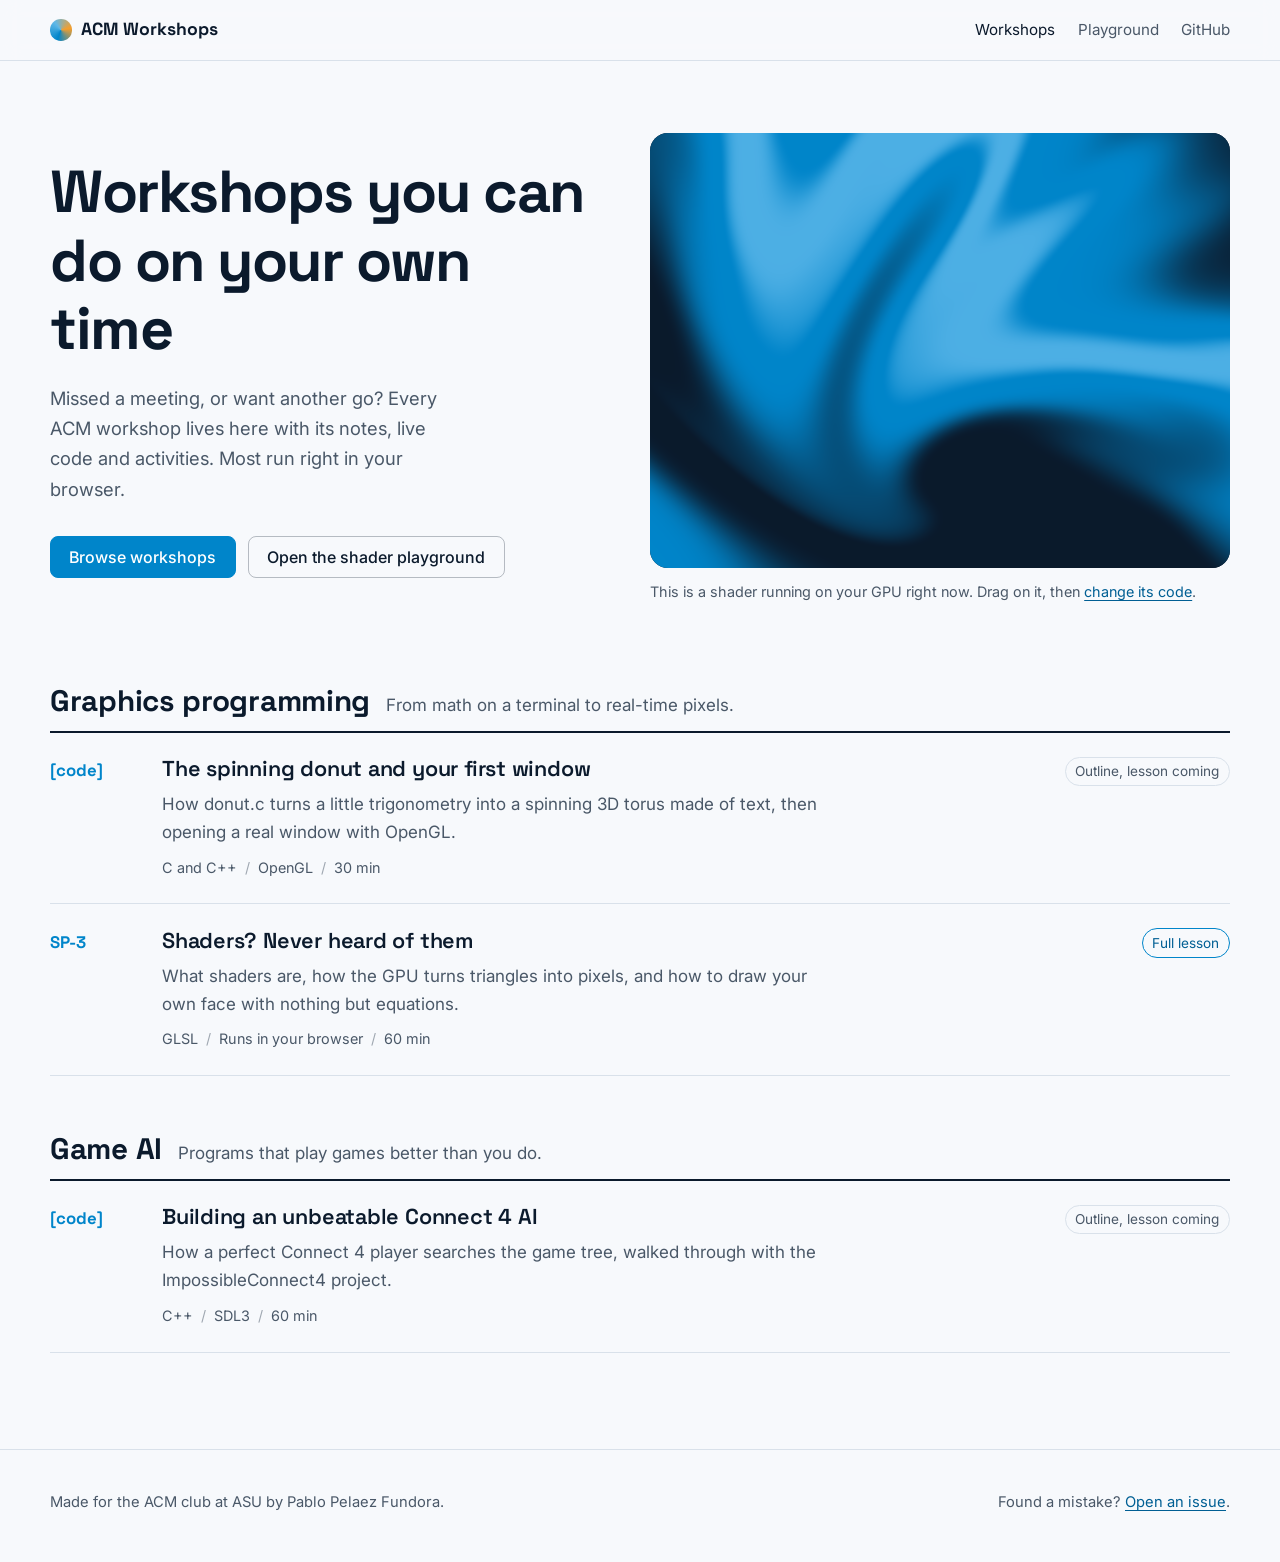
==== index.html @ 076ea978 "first commit" ====
<!doctype html>
<html lang="en">
<head>
  <meta charset="utf-8">
  <meta name="viewport" content="width=device-width, initial-scale=1">
  <title>ACM Workshops</title>
  <meta name="description" content="Every ACM workshop as a lesson you can do on your own time: notes, live code and every activity, right in your browser.">
  <link rel="preconnect" href="https://fonts.googleapis.com">
  <link rel="preconnect" href="https://fonts.gstatic.com" crossorigin>
  <link rel="stylesheet" href="https://fonts.googleapis.com/css2?family=Inter:wght@400..700&family=JetBrains+Mono:wght@400..600&family=Space+Grotesk:wght@500..700&display=swap">
  <link rel="stylesheet" href="assets/css/site.css">
</head>
<body>
  <a class="skip" href="#main">Skip to content</a>
  <header class="site-head">
    <div class="wrap">
      <a class="brand" href="./"><span class="brand-mark" aria-hidden="true"></span>ACM Workshops</a>
      <nav class="site-nav" aria-label="Main">
        <a href="./" aria-current="page">Workshops</a>
        <a href="playground/">Playground</a>
        <a class="nav-gh" href="[GitHub repo URL]">GitHub</a>
      </nav>
    </div>
  </header>

  <main id="main" class="wrap">
    <section class="hero">
      <div class="hero-copy">
        <h1>Workshops you can do on your own time</h1>
        <p>Missed a meeting, or want another go? Every ACM workshop lives here with its notes, live code and activities. Most run right in your browser.</p>
        <div class="actions">
          <a class="btn btn-primary" href="#catalog">Browse workshops</a>
          <a class="btn btn-big" href="playground/">Open the shader playground</a>
        </div>
      </div>
      <figure class="hero-art">
        <div class="demo" data-src="hero" data-alt="A flowing blue pattern drawn by a shader. Drag on it to add a glow."></div>
        <figcaption>This is a shader running on your GPU right now. Drag on it, then <a id="hero-edit" href="playground/">change its code</a>.</figcaption>
      </figure>
    </section>

    <div id="catalog" class="catalog" aria-label="Workshops"></div>
  </main>

  <footer class="site-foot">
    <div class="wrap">
      <p>Made for the ACM club at ASU by Pablo Pelaez Fundora.</p>
      <p>Found a mistake? <a href="[GitHub repo URL]/issues">Open an issue</a>.</p>
    </div>
  </footer>

  <script src="assets/js/shader.js"></script>
  <script src="workshops/sp-3-shaders/shaders.js"></script>
  <script src="assets/js/components.js"></script>
  <script src="assets/js/workshops.js"></script>
  <script>
    document.getElementById('hero-edit').href = 'playground/#code=' + Components.encode(window.SHADERS.hero);
  </script>
</body>
</html>
---- assets/css/site.css ----
/* ACM Workshops — one stylesheet for the whole site. */

:root {
  --paper: #F7F9FC;
  --surface: #FFFFFF;
  --ink: #0B1A2C;
  --muted: #4A5868;
  --line: #D9E1EA;
  --blue: #0085CA;          /* ACM blue: brand, programmable stages */
  --link: #005F94;
  --build: #B4610A;         /* orange = "you build something here" */
  --build-bg: #FFF4E6;
  --build-line: #F2C48A;
  --code-bg: #0F1E30;
  --code-ink: #E6EDF5;
  --code-dim: #8FB3D9;
  --code-num: #F7B76A;
  --code-line: #1E3450;
  --ok: #2E7D4F;
  --err: #C2410C;

  --font-head: 'Space Grotesk', system-ui, sans-serif;
  --font-body: 'Inter', system-ui, -apple-system, 'Segoe UI', sans-serif;
  --font-mono: 'JetBrains Mono', ui-monospace, SFMono-Regular, Menlo, Consolas, monospace;

  --measure: 68ch;
  --radius: 10px;
  color-scheme: light;
}

@media (prefers-color-scheme: dark) {
  :root {
    --paper: #0B1A2C;
    --surface: #12263C;
    --ink: #EEF3F8;
    --muted: #A9B8C9;
    --line: #24394F;
    --blue: #3FA9E0;
    --link: #7CC6EE;
    --build: #F59E2B;
    --build-bg: #241C10;
    --build-line: #5C4320;
    --code-bg: #071220;
    --code-line: #1A2E46;
    --ok: #6FCF97;
    --err: #FB923C;
    color-scheme: dark;
  }
}

*, *::before, *::after { box-sizing: border-box; }
html { -webkit-text-size-adjust: 100%; scroll-padding-top: 5rem; }
body {
  margin: 0;
  background: var(--paper);
  color: var(--ink);
  font: 400 17px/1.65 var(--font-body);
  text-rendering: optimizeLegibility;
}
img, canvas { display: block; max-width: 100%; }
a { color: var(--link); text-underline-offset: 0.18em; text-decoration-thickness: 1px; }
a:hover { text-decoration-thickness: 2px; }
:focus-visible { outline: 3px solid var(--blue); outline-offset: 2px; border-radius: 4px; }

h1, h2, h3 { font-family: var(--font-head); line-height: 1.15; letter-spacing: -0.01em; margin: 0; }
h1 { font-size: clamp(2.3rem, 5.2vw, 3.7rem); font-weight: 700; letter-spacing: -0.025em; }
h2 { font-size: 1.85rem; font-weight: 700; }
h3 { font-size: 1.2rem; font-weight: 600; }
p { margin: 0; }
code, kbd, pre { font-family: var(--font-mono); }
:not(pre) > code {
  font-size: 0.88em; padding: 0.1em 0.35em; border-radius: 5px;
  background: color-mix(in srgb, var(--blue) 10%, transparent);
}
kbd {
  font-size: 0.78em; padding: 0.05em 0.4em; border-radius: 4px;
  border: 1px solid currentColor; opacity: 0.85;
}

.skip { position: absolute; left: -999px; top: 0; background: var(--ink); color: var(--paper); padding: 0.5rem 1rem; z-index: 10; }
.skip:focus { left: 1rem; }

/* ---------- Header / footer ---------- */

.site-head {
  position: sticky; top: 0; z-index: 5;
  background: color-mix(in srgb, var(--paper) 88%, transparent);
  backdrop-filter: blur(10px);
  border-bottom: 1px solid var(--line);
}
.site-head .wrap { display: flex; align-items: center; gap: 2rem; height: 3.75rem; }
.brand {
  white-space: nowrap;
  font-family: var(--font-head); font-weight: 700; font-size: 1.1rem;
  color: var(--ink); text-decoration: none; display: flex; align-items: center; gap: 0.6rem;
}
.brand-mark { width: 1.35rem; height: 1.35rem; border-radius: 50%; background: conic-gradient(from 200deg, var(--blue), #5FB8E8, #F59E2B, var(--blue)); }
.site-nav { display: flex; gap: 1.4rem; margin-left: auto; }
.site-nav a { color: var(--muted); text-decoration: none; font-size: 0.95rem; }
.site-nav a:hover, .site-nav a[aria-current="page"] { color: var(--ink); }

.wrap { width: min(1180px, 100% - 2.5rem); margin-inline: auto; }

.site-foot { border-top: 1px solid var(--line); margin-top: 6rem; padding: 2.5rem 0 3rem; color: var(--muted); font-size: 0.92rem; }
.site-foot .wrap { display: flex; flex-wrap: wrap; gap: 1rem 2rem; justify-content: space-between; }

/* ---------- Home ---------- */

.hero { display: grid; grid-template-columns: 1fr 1.05fr; gap: 3rem; align-items: center; padding: 4.5rem 0 3.5rem; }
.hero-copy p { color: var(--muted); font-size: 1.15rem; max-width: 34ch; margin-top: 1.25rem; }
.hero-copy .actions { display: flex; flex-wrap: wrap; gap: 0.75rem; margin-top: 2rem; }
.hero-art { position: relative; margin: 0; }
.hero-art .demo canvas { width: 100%; aspect-ratio: 4 / 3; border-radius: 18px; background: #0B1A2C; cursor: crosshair; }
.hero-art figcaption { margin-top: 0.75rem; font-size: 0.9rem; color: var(--muted); }

.catalog { margin-top: 1.5rem; }
.series + .series { margin-top: 3.5rem; }
.series-head { display: flex; align-items: baseline; gap: 1rem; padding-bottom: 0.75rem; border-bottom: 2px solid var(--ink); }
.series-head p { color: var(--muted); }
.workshop-list { list-style: none; margin: 0; padding: 0; }
.workshop {
  display: grid; grid-template-columns: 5.5rem 1fr auto; gap: 0.25rem 1.5rem;
  padding: 1.5rem 0; border-bottom: 1px solid var(--line); align-items: baseline;
}
.workshop-code { font-family: var(--font-head); font-weight: 700; color: var(--blue); font-size: 1.05rem; }
.workshop h3 { font-size: 1.35rem; }
.workshop h3 a { color: var(--ink); text-decoration: none; }
.workshop h3 a:hover { text-decoration: underline; }
.workshop .summary { grid-column: 2; color: var(--muted); max-width: 62ch; }
.workshop .meta { grid-column: 2; font-size: 0.9rem; color: var(--muted); margin-top: 0.35rem; }
.workshop .meta span + span::before { content: "/"; margin: 0 0.5rem; opacity: 0.5; }
.status { grid-column: 3; grid-row: 1; font-size: 0.85rem; white-space: nowrap; padding: 0.15rem 0.6rem; border-radius: 99px; border: 1px solid var(--line); color: var(--muted); }
.status.is-ready { border-color: var(--blue); color: var(--link); }

/* ---------- Buttons ---------- */

.btn {
  display: inline-flex; align-items: center; gap: 0.4rem;
  font: 500 0.9rem/1 var(--font-body); color: inherit; text-decoration: none;
  padding: 0.55rem 0.85rem; border-radius: 8px;
  border: 1px solid color-mix(in srgb, currentColor 28%, transparent); background: transparent; cursor: pointer;
}
.btn:hover { background: color-mix(in srgb, currentColor 9%, transparent); }
.btn-primary { background: var(--blue); border-color: var(--blue); color: #fff; padding: 0.75rem 1.15rem; font-size: 1rem; }
.btn-primary:hover { background: color-mix(in srgb, var(--blue) 85%, #000); }
@media (prefers-color-scheme: dark) {
  .btn-primary { color: #06121F; }
  .btn-primary:hover { background: color-mix(in srgb, var(--blue) 85%, #fff); }
}
.btn-big { padding: 0.75rem 1.15rem; font-size: 1rem; }
.btn-quiet { border-color: transparent; }

/* ---------- Lesson layout ---------- */

.lesson-head { padding: 3.5rem 0 2.5rem; border-bottom: 1px solid var(--line); }
.crumbs { font-size: 0.9rem; color: var(--muted); margin-bottom: 1.25rem; }
.crumbs a { color: var(--muted); }
.lesson-head h1 { max-width: 18ch; }
.lesson-head .lede { font-size: 1.2rem; color: var(--muted); max-width: 52ch; margin-top: 1.1rem; }
.facts { display: flex; flex-wrap: wrap; gap: 0.5rem 2.5rem; margin: 2rem 0 0; padding: 0; }
.facts div { display: grid; }
.facts dt { font-size: 0.85rem; color: var(--muted); }
.facts dd { margin: 0; font-weight: 600; }

.lesson { display: grid; grid-template-columns: 14rem minmax(0, 1fr); gap: 3.5rem; padding-top: 2.5rem; }
.toc { position: sticky; top: 5.5rem; align-self: start; font-size: 0.92rem; }
.toc p { font-weight: 600; margin-bottom: 0.5rem; }
.toc ol { list-style: none; margin: 0; padding: 0; border-left: 1px solid var(--line); counter-reset: toc; }
.toc li { counter-increment: toc; }
.toc a { display: block; padding: 0.3rem 0 0.3rem 1rem; margin-left: -1px; color: var(--muted); text-decoration: none; border-left: 2px solid transparent; }
.toc a::before { content: counter(toc) ". "; opacity: 0.6; }
.toc a:hover { color: var(--ink); }
.toc a[aria-current] { color: var(--ink); border-left-color: var(--blue); font-weight: 600; }

.prose > * + * { margin-top: 1.1rem; }
.prose > :is(p, ul, ol, h3, blockquote, .note) { max-width: var(--measure); }
.prose h2 { margin-top: 4.5rem; padding-top: 0.5rem; }
.prose h2:first-child { margin-top: 0; }
.prose h3 { margin-top: 2.25rem; }
.prose ul, .prose ol { padding-left: 1.3rem; }
.prose li + li { margin-top: 0.35rem; }
.prose .lead-in { font-size: 1.1rem; }

.note {
  border-left: 3px solid var(--blue); padding: 0.25rem 0 0.25rem 1.1rem; color: var(--muted);
}
.note strong { color: var(--ink); }
.placeholder {
  border: 1.5px dashed var(--build-line); background: var(--build-bg); border-radius: var(--radius);
  padding: 1rem 1.25rem; color: var(--ink); max-width: var(--measure);
}

/* Activity block: orange marks "your turn" everywhere on the site. */
.activity {
  margin-top: 2rem; padding: 1.5rem; border-radius: 14px;
  background: var(--build-bg); border: 1px solid var(--build-line);
}
.activity > * + * { margin-top: 1rem; }
.activity-tag { font-family: var(--font-head); font-weight: 700; color: var(--build); font-size: 1rem; }
.activity h3 { margin-top: 0.25rem; font-size: 1.5rem; }
.activity p, .activity ol, .activity ul { max-width: var(--measure); }
.challenges { list-style: none; padding: 0 !important; display: grid; grid-template-columns: repeat(auto-fit, minmax(15rem, 1fr)); gap: 0.75rem; }
.challenges li { margin: 0 !important; background: var(--surface); border-radius: var(--radius); padding: 1rem 1.1rem; border: 1px solid var(--build-line); }
.challenges b { display: block; font-family: var(--font-head); margin-bottom: 0.2rem; }

details.answer { background: var(--surface); border: 1px solid var(--line); border-radius: var(--radius); max-width: none !important; }
details.answer > summary { cursor: pointer; padding: 0.8rem 1.1rem; font-weight: 600; list-style-position: inside; }
details.answer[open] > summary { border-bottom: 1px solid var(--line); }
details.answer .answer-body { padding: 1rem 1.1rem 1.2rem; }
details.answer .answer-body > * + * { margin-top: 0.85rem; }

/* ---------- Code ---------- */

pre.code {
  margin: 0; background: var(--code-bg); color: var(--code-ink);
  border-radius: var(--radius); padding: 1.1rem 1.25rem; overflow-x: auto;
  font-size: 0.86rem; line-height: 1.6; tab-size: 4; max-width: none !important;
}
.tok-com { color: var(--code-dim); }
.tok-num { color: var(--code-num); }
.tok-pre { color: #C4A5FF; }

/* ---------- Lab (editor + preview) ---------- */

.lab {
  display: grid; grid-template-columns: minmax(0, 1.6fr) minmax(0, 1fr);
  background: var(--code-bg); color: var(--code-ink);
  border-radius: 14px; overflow: hidden; margin-top: 1.25rem;
  border: 1px solid var(--code-line);
}
.lab-editor { display: flex; flex-direction: column; min-width: 0; border-right: 1px solid var(--code-line); }
.lab-head { display: flex; flex-wrap: wrap; align-items: center; gap: 0.5rem 1rem; padding: 0.6rem 0.75rem 0.6rem 1rem; border-bottom: 1px solid var(--code-line); }
.lab-title { font-family: var(--font-mono); font-size: 0.85rem; color: var(--code-dim); margin-right: auto; }
.lab-actions { display: flex; flex-wrap: wrap; gap: 0.4rem; }
.lab .btn { font-size: 0.82rem; padding: 0.45rem 0.7rem; }
.lab .btn-run { background: #F59E2B; border-color: #F59E2B; color: #1A1206; font-weight: 600; }
.lab .btn-run:hover { background: #FFB04D; }
.lab .btn-run kbd { border-color: #1A1206; }

.lab-body { position: relative; height: 22rem; overflow: hidden; }
.lab-body .gutter, .lab-body textarea {
  font: 13px/21px var(--font-mono); margin: 0; padding-top: 0.9rem; padding-bottom: 0.9rem;
}
.lab-body .gutter {
  position: absolute; inset: 0 auto 0 0; width: 3.1rem; overflow: hidden;
  text-align: right; padding-right: 0.7rem; color: #4F6884; user-select: none;
  border-right: 1px solid var(--code-line); background: rgba(0,0,0,0.12);
}
.lab-body .gutter span { display: block; }
.lab-body .gutter .err { color: #FFFFFF; background: #C2410C; border-radius: 3px; padding: 0 0.2rem; }
.lab-body textarea {
  position: absolute; inset: 0; width: 100%; height: 100%; resize: none; border: 0; outline: none;
  padding-left: 3.85rem; padding-right: 1rem; background: transparent; color: var(--code-ink);
  white-space: pre; overflow: auto; tab-size: 4; caret-color: #F59E2B;
}
.lab-body textarea:focus-visible { box-shadow: inset 0 0 0 2px #3FA9E0; }

.lab-status { padding: 0.6rem 1rem; font-size: 0.85rem; border-top: 1px solid var(--code-line); min-height: 2.6rem; }
.lab-status.ok { color: #6FCF97; }
.lab-status.has-errors { color: #FFD7BF; background: rgba(194, 65, 12, 0.18); }
.lab-status ul { margin: 0.3rem 0 0; padding-left: 1.1rem; font-family: var(--font-mono); font-size: 0.8rem; }

.lab-preview { margin: 0; display: flex; flex-direction: column; min-width: 0; }
.lab-preview canvas { width: 100%; flex: 1; min-height: 16rem; background: #000; cursor: crosshair; touch-action: none; }
.lab-preview figcaption { display: flex; align-items: center; gap: 0.25rem; padding: 0.45rem 0.6rem; border-top: 1px solid var(--code-line); font-size: 0.8rem; }
.lab-hint { margin-left: auto; color: var(--code-dim); padding-right: 0.3rem; }

/* ---------- Compare & demo ---------- */

.compare { display: grid; grid-template-columns: 1fr 1fr; gap: 1rem; margin-top: 1.25rem; }
.compare-panel { margin: 0; position: relative; }
.compare-panel canvas { width: 100%; aspect-ratio: 16 / 10; border-radius: 12px; background: #000; cursor: crosshair; touch-action: none; }
.compare-panel figcaption {
  position: absolute; left: 0.75rem; top: 0.75rem; padding: 0.2rem 0.6rem; border-radius: 6px;
  font: 600 0.85rem/1.4 var(--font-head); background: rgba(11, 26, 44, 0.78); color: #C9D6E3;
}
.compare-panel.is-unique figcaption { color: #F59E2B; }
.compare-link { grid-column: 1 / -1; font-size: 0.92rem; color: var(--muted); }

.demo canvas { width: 100%; aspect-ratio: 16 / 9; border-radius: 12px; background: #000; }

/* ---------- Pipeline diagram ---------- */

.pipeline { list-style: none; padding: 0 !important; display: grid; grid-template-columns: repeat(5, 1fr); gap: 0.6rem; max-width: none !important; counter-reset: stage; }
.pipeline li { margin: 0 !important; position: relative; padding: 1rem; border-radius: var(--radius); background: var(--surface); border: 1px solid var(--line); counter-increment: stage; }
.pipeline li::before { content: counter(stage); font: 700 0.85rem var(--font-head); color: var(--muted); }
.pipeline li.is-yours { background: var(--blue); border-color: var(--blue); color: #fff; }
.pipeline li.is-yours::before { color: #CFEAF8; }
.pipeline b { display: block; font-family: var(--font-head); font-size: 1.05rem; margin: 0.15rem 0 0.35rem; }
.pipeline span { font-size: 0.88rem; line-height: 1.45; display: block; }
.pipeline-key { font-size: 0.9rem; color: var(--muted); }
.pipeline-key i { display: inline-block; width: 0.8rem; height: 0.8rem; border-radius: 3px; vertical-align: -0.05rem; margin-right: 0.35rem; }

/* ---------- Tables ---------- */

.table-wrap { overflow-x: auto; max-width: none !important; }
table { border-collapse: collapse; width: 100%; font-size: 0.93rem; }
th, td { text-align: left; padding: 0.6rem 0.8rem; border-bottom: 1px solid var(--line); vertical-align: top; }
th { font-family: var(--font-head); border-bottom: 2px solid var(--ink); }
td code { white-space: nowrap; }

.two-col { display: grid; grid-template-columns: minmax(0, 1.2fr) minmax(0, 1fr); gap: 2rem; align-items: start; max-width: none !important; }
.defs { margin: 0; }
.defs dt { font-family: var(--font-mono); font-weight: 700; color: var(--link); }
.defs dd { margin: 0.15rem 0 1rem; }

.big-numbers { display: grid; grid-template-columns: repeat(3, 1fr); gap: 1rem; max-width: none !important; }
.big-numbers div { padding: 1.1rem 1.2rem; border-radius: var(--radius); background: var(--surface); border: 1px solid var(--line); }
.big-numbers b { display: block; font: 700 2.1rem/1.1 var(--font-head); color: var(--link); }
.big-numbers div:last-child b { color: var(--build); }
.big-numbers span { color: var(--muted); font-size: 0.92rem; }

.resources { list-style: none; padding: 0 !important; }
.resources li { padding: 0.9rem 0; border-bottom: 1px solid var(--line); margin: 0 !important; }
.resources a { font-weight: 600; }
.resources span { display: block; color: var(--muted); font-size: 0.93rem; }

/* ---------- Playground page ---------- */

.playground-page main { padding-top: 1.5rem; }
.playground-bar { display: flex; flex-wrap: wrap; align-items: center; gap: 0.75rem 1.25rem; margin-bottom: 1rem; }
.playground-bar h1 { font-size: 1.6rem; margin-right: auto; }
.playground-bar label { font-size: 0.92rem; color: var(--muted); }
.playground-bar select { font: inherit; font-size: 0.92rem; padding: 0.4rem 0.6rem; border-radius: 8px; border: 1px solid var(--line); background: var(--surface); color: var(--ink); }
.lab.is-tall .lab-body { height: calc(100vh - 15rem); min-height: 24rem; }
.playground-help { margin-top: 1.25rem; color: var(--muted); font-size: 0.92rem; max-width: 80ch; }

.no-webgl .lab-preview canvas, .no-webgl .compare canvas, .no-webgl .demo canvas { background: repeating-linear-gradient(45deg, #13283F 0 10px, #0B1A2C 10px 20px); }

/* ---------- Small screens ---------- */

@media (max-width: 1000px) {
  .lesson { grid-template-columns: minmax(0, 1fr); gap: 1.5rem; }
  .toc { position: static; }
  .toc ol { columns: 2; }
}
@media (max-width: 860px) {
  .hero { grid-template-columns: minmax(0, 1fr); padding-top: 2.5rem; }
  .lab { grid-template-columns: minmax(0, 1fr); }
  .lab-editor { border-right: 0; border-bottom: 1px solid var(--code-line); }
  .lab-preview canvas { aspect-ratio: 16 / 10; flex: none; }
  .pipeline { grid-template-columns: 1fr; }
  .two-col, .big-numbers, .compare { grid-template-columns: minmax(0, 1fr); }
  .workshop { grid-template-columns: 1fr; }
  .workshop .summary, .workshop .meta, .status { grid-column: 1; grid-row: auto; justify-self: start; }
  .site-nav { gap: 1rem; }
}
@media (max-width: 520px) {
  body { font-size: 16px; }
  .site-head .wrap { gap: 1rem; }
  .site-nav { gap: 0.9rem; }
  .site-nav a { font-size: 0.88rem; }
  .nav-gh { display: none; }
  .activity { padding: 1.1rem; margin-inline: -0.5rem; }
  .toc ol { columns: 1; }
  .lab-hint { display: none; }
}
@media (prefers-reduced-motion: reduce) {
  html { scroll-behavior: auto; }
}
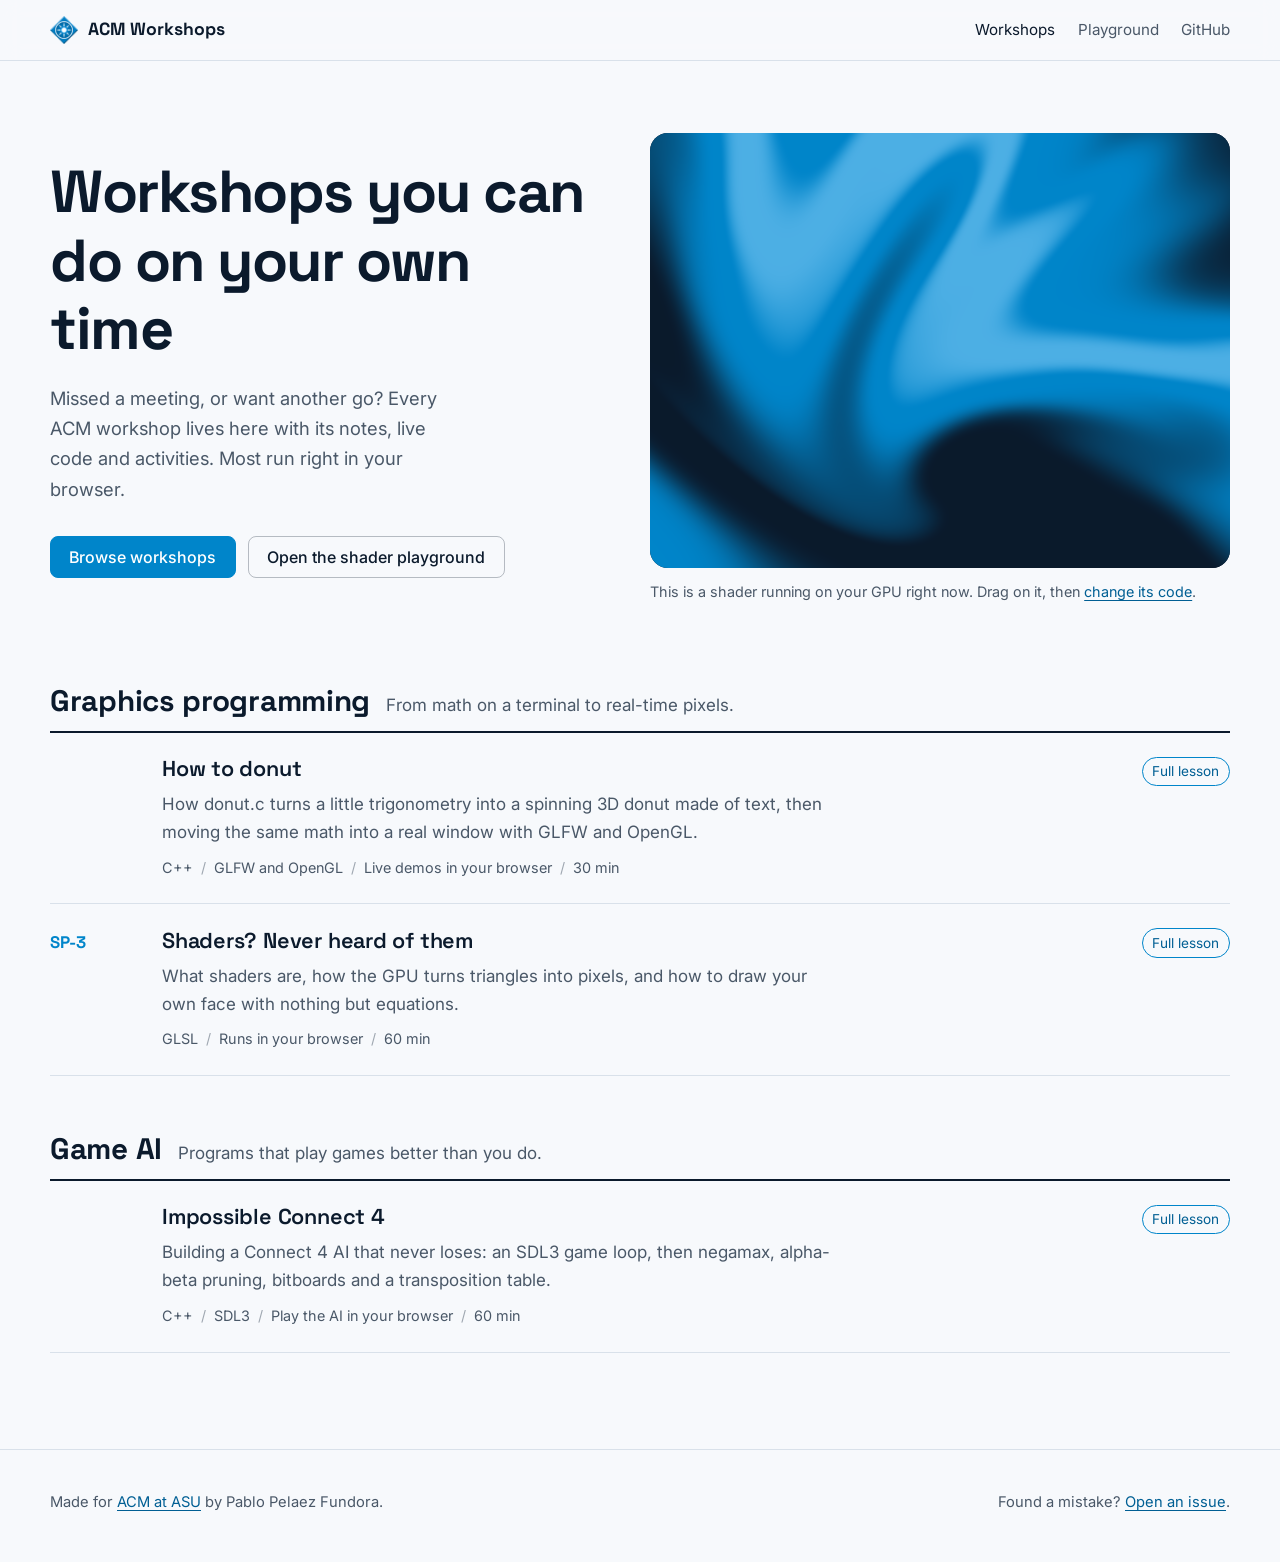
==== commit 0cf65bfa: "fixes and changes" ====
--- a/index.html
+++ b/index.html
@@ -5,6 +5,7 @@
   <meta name="viewport" content="width=device-width, initial-scale=1">
   <title>ACM Workshops</title>
   <meta name="description" content="Every ACM workshop as a lesson you can do on your own time: notes, live code and every activity, right in your browser.">
+  <link rel="icon" href="assets/img/acm-logo-64.png">
   <link rel="preconnect" href="https://fonts.googleapis.com">
   <link rel="preconnect" href="https://fonts.gstatic.com" crossorigin>
   <link rel="stylesheet" href="https://fonts.googleapis.com/css2?family=Inter:wght@400..700&family=JetBrains+Mono:wght@400..600&family=Space+Grotesk:wght@500..700&display=swap">
@@ -14,7 +15,7 @@
   <a class="skip" href="#main">Skip to content</a>
   <header class="site-head">
     <div class="wrap">
-      <a class="brand" href="./"><span class="brand-mark" aria-hidden="true"></span>ACM Workshops</a>
+      <a class="brand" href="./"><img class="brand-mark" src="assets/img/acm-logo-64.png" alt="">ACM Workshops</a>
       <nav class="site-nav" aria-label="Main">
         <a href="./" aria-current="page">Workshops</a>
         <a href="playground/">Playground</a>
@@ -44,7 +45,7 @@
 
   <footer class="site-foot">
     <div class="wrap">
-      <p>Made for the ACM club at ASU by Pablo Pelaez Fundora.</p>
+      <p>Made for <a href="https://linktr.ee/acm_asu">ACM at ASU</a> by Pablo Pelaez Fundora.</p>
       <p>Found a mistake? <a href="[GitHub repo URL]/issues">Open an issue</a>.</p>
     </div>
   </footer>
--- a/assets/css/site.css
+++ b/assets/css/site.css
@@ -358,3 +358,134 @@
 @media (prefers-reduced-motion: reduce) {
   html { scroll-behavior: auto; }
 }
+
+/* ======================================================================
+   Workshop interactives (donut + Connect 4) and shared lesson pieces
+   ====================================================================== */
+
+.brand-mark { width: 1.75rem; height: 1.75rem; object-fit: contain; background: none; border-radius: 0; }
+.visually-hidden { position: absolute; width: 1px; height: 1px; overflow: hidden; clip: rect(0 0 0 0); white-space: nowrap; }
+
+.figure { margin: 1.25rem 0 0; max-width: 40rem; color: var(--ink); }
+.figure svg { width: 100%; height: auto; display: block; }
+.figure figcaption { font-size: 0.9rem; color: var(--muted); margin-top: 0.5rem; }
+
+.matrices { display: grid; grid-template-columns: repeat(3, minmax(0, 1fr)); gap: 1rem; max-width: none !important; }
+.matrices figure { margin: 0; }
+.matrices figcaption { font-size: 0.9rem; color: var(--muted); margin-top: 0.5rem; }
+
+/* A numbered row of steps (lifecycles, loops). These really are sequences. */
+.loop-steps { list-style: none; padding: 0 !important; display: grid; grid-template-columns: repeat(auto-fit, minmax(8.5rem, 1fr)); gap: 0.5rem; max-width: none !important; counter-reset: loop; }
+.loop-steps li { margin: 0 !important; counter-increment: loop; padding: 0.85rem 0.9rem; border-radius: var(--radius); background: var(--surface); border: 1px solid var(--line); font-size: 0.9rem; color: var(--muted); }
+.loop-steps li::before { content: counter(loop); font: 700 0.8rem var(--font-head); color: var(--blue); display: block; }
+.loop-steps b { display: block; font-family: var(--font-head); color: var(--ink); font-size: 1.02rem; margin-bottom: 0.15rem; }
+
+.timeline { list-style: none; padding: 0 0 0 1.1rem !important; border-left: 2px solid var(--blue); }
+.timeline li { margin: 0 0 1rem !important; position: relative; }
+.timeline li::before { content: ""; position: absolute; left: -1.5rem; top: 0.45rem; width: 0.7rem; height: 0.7rem; border-radius: 50%; background: var(--blue); }
+.timeline b { display: block; font-family: var(--font-head); }
+
+.resource-title { display: block !important; font-weight: 600; color: var(--ink) !important; font-size: 1rem !important; }
+
+/* sliders */
+.knob { display: grid; grid-template-columns: 11rem minmax(0, 1fr) 3.5rem; align-items: center; gap: 0.75rem; font-size: 0.9rem; }
+.knob input[type="range"] { width: 100%; accent-color: var(--blue); }
+.knob output { font-family: var(--font-mono); font-size: 0.85rem; text-align: right; }
+.check { display: flex; align-items: center; gap: 0.4rem; font-size: 0.92rem; cursor: pointer; }
+.check input { accent-color: var(--blue); width: 1rem; height: 1rem; }
+
+/* ---------- ASCII donut ---------- */
+.ascii-donut { display: grid; grid-template-columns: auto minmax(0, 1fr); gap: 1.5rem; align-items: start; margin-top: 1.25rem; padding: 1.25rem; border-radius: 14px; background: var(--surface); border: 1px solid var(--line); max-width: none !important; }
+.ascii-stage { background: var(--code-bg); border-radius: 10px; padding: 0.9rem 1rem; overflow: hidden; }
+.ascii-screen { margin: 0; font: 11px/1.15 var(--font-mono); color: #CFE8F7; white-space: pre; }
+.knobs { display: grid; gap: 0.55rem; }
+.knob-note { font-size: 0.82rem; color: var(--muted); font-family: var(--font-mono); }
+.knob-buttons { display: flex; gap: 0.5rem; margin-top: 0.25rem; }
+
+/* ---------- projection demo ---------- */
+.projection-demo { margin-top: 1.25rem; padding: 1.25rem; border-radius: 14px; background: var(--surface); border: 1px solid var(--line); max-width: none !important; display: grid; gap: 0.85rem; }
+.step-buttons { display: flex; flex-wrap: wrap; gap: 0.35rem; }
+.step-buttons .btn[aria-pressed="true"] { background: var(--blue); border-color: var(--blue); color: #fff; }
+.proj-stage canvas { width: 100%; aspect-ratio: 9 / 7; max-height: 30rem; border-radius: 10px; background: #0A1C2E; }
+.proj-controls { display: flex; flex-wrap: wrap; gap: 1rem; align-items: center; }
+.proj-controls .knob { flex: 1; min-width: 16rem; }
+.proj-caption { max-width: var(--measure); }
+.proj-numbers { font-family: var(--font-mono); font-size: 0.88rem; color: var(--muted); }
+
+/* ---------- pixel donut "window" ---------- */
+.pixel-donut { margin-top: 1.25rem; max-width: 46rem !important; }
+.pixel-window { border-radius: 10px; overflow: hidden; border: 1px solid var(--line); box-shadow: 0 10px 30px rgba(11, 26, 44, 0.18); background: #0A1B2E; }
+.pixel-titlebar { display: flex; align-items: center; gap: 0.4rem; padding: 0.45rem 0.75rem; background: #DDE4EC; color: #0B1A2C; font-size: 0.82rem; }
+.pixel-titlebar span { margin-right: auto; }
+.pixel-titlebar i { width: 0.7rem; height: 0.7rem; border-radius: 50%; background: #AFBBC8; }
+.pixel-window canvas { width: 100%; aspect-ratio: 4 / 3; image-rendering: pixelated; }
+.pixel-donut.is-dropping .pixel-window { outline: 3px dashed #F59E2B; outline-offset: 3px; }
+.pixel-controls { display: flex; flex-wrap: wrap; gap: 0.4rem; margin-top: 0.75rem; }
+.pixel-hint, .pixel-status { font-size: 0.88rem; color: var(--muted); margin-top: 0.5rem; }
+
+/* ---------- Connect 4 ---------- */
+.c4-split { display: grid; grid-template-columns: minmax(0, 1fr) minmax(0, 1fr); gap: 1.5rem; align-items: start; margin-top: 1.25rem; max-width: none !important; }
+.c4-board {
+  display: grid; grid-template-columns: repeat(7, 1fr); gap: 0;
+  background: #3498DB; border-radius: 12px; padding: 0.4rem; width: 100%; max-width: 30rem; aspect-ratio: 7 / 6;
+}
+.c4-col { display: grid; grid-template-rows: repeat(6, 1fr); padding: 0; margin: 0; border: 0; background: transparent; border-radius: 8px; cursor: pointer; font: inherit; color: inherit; }
+.c4-col:not(:disabled):hover { background: #2980B9; }
+.c4-col:disabled { cursor: default; }
+.c4-col:focus-visible { outline: 3px solid #F59E2B; outline-offset: -3px; }
+.c4-cell {
+  display: grid; place-items: center; margin: 9%; border-radius: 50%; background: #FFFFFF;
+  font: 600 clamp(0.55rem, 1.6vw, 0.78rem) var(--font-mono); color: #7A8B9C;
+}
+.c4-cell.is-red { background: #E74C3C; color: #FFE3DF; }
+.c4-cell.is-yellow { background: #F1C40F; color: #5E4A00; }
+.c4-cell.is-last { box-shadow: 0 0 0 3px rgba(255, 255, 255, 0.85) inset; }
+.c4-cell.is-win { box-shadow: 0 0 0 4px #0B1A2C inset; }
+.c4-bar { display: flex; flex-wrap: wrap; align-items: center; gap: 0.5rem 1rem; margin-top: 0.75rem; max-width: 30rem; }
+.c4-status { margin-right: auto; font-weight: 600; }
+.c4-label { font-size: 0.85rem; color: var(--muted); margin-bottom: 0.4rem; font-weight: 600; }
+.c4-array, .c4-bitout { font-size: 0.8rem !important; white-space: pre; }
+.ai-panel { display: grid; gap: 0.6rem; }
+.ai-panel .knob { grid-template-columns: 9.5rem minmax(0, 1fr) 2rem; }
+.ai-log { font-size: 0.82rem; }
+.ai-log td, .ai-log th { padding: 0.35rem 0.5rem; }
+.ai-log td:nth-child(4), .ai-log td:nth-child(5) { font-variant-numeric: tabular-nums; text-align: right; }
+
+.circle-grid { display: grid; gap: 0.6rem; }
+.circle-grid canvas { width: 100%; max-width: 20rem; aspect-ratio: 1; border-radius: 8px; image-rendering: pixelated; }
+.circle-grid .knob { grid-template-columns: 4rem minmax(0, 1fr) 2.5rem; max-width: 20rem; }
+.circle-info { font-size: 0.88rem; color: var(--muted); max-width: 20rem; }
+
+.c4-bars { list-style: none; padding: 0 !important; max-width: none !important; display: grid; gap: 0.35rem; }
+.c4-bars li { margin: 0 !important; display: grid; grid-template-columns: 4.5rem minmax(0, 1fr) 11rem; align-items: center; gap: 0.75rem; font-size: 0.88rem; }
+.bar-track { height: 1.1rem; background: color-mix(in srgb, var(--blue) 10%, transparent); border-radius: 4px; overflow: hidden; }
+.bar { display: block; height: 100%; background: var(--blue); border-radius: 4px; }
+.c4-bars li:last-child .bar { background: var(--build); }
+.bar-value { font-family: var(--font-mono); font-size: 0.82rem; text-align: right; }
+.chart-note { font-size: 0.88rem; color: var(--muted); }
+
+/* CPU vs GPU picture (SP-3) */
+.cores { display: grid; grid-template-columns: 1fr 1fr; gap: 1rem; max-width: none !important; }
+.cores figure { margin: 0; padding: 1.1rem 1.2rem; border-radius: var(--radius); background: var(--surface); border: 1px solid var(--line); }
+.cores svg { width: 100%; height: auto; display: block; margin: 0.6rem 0; }
+.cores b { font: 700 1.25rem var(--font-head); }
+.cores figcaption { color: var(--muted); font-size: 0.93rem; }
+
+@media (max-width: 1000px) {
+  .ascii-donut { grid-template-columns: minmax(0, 1fr); }
+  .ascii-stage { overflow-x: auto; }
+}
+@media (max-width: 860px) {
+  .c4-split, .matrices, .cores { grid-template-columns: minmax(0, 1fr); }
+  .knob { grid-template-columns: 8.5rem minmax(0, 1fr) 3rem; }
+  .c4-bars li { grid-template-columns: 3.8rem minmax(0, 1fr) 7.5rem; }
+  .bar-value { font-size: 0.72rem; }
+}
+
+[hidden] { display: none !important; }
+@media (max-width: 520px) {
+  .ascii-donut { padding: 0.75rem; }
+  .ascii-stage { padding: 0.6rem; }
+  .ascii-screen { font-size: 7.5px; }
+  .knob { grid-template-columns: 7.5rem minmax(0, 1fr) 2.75rem; font-size: 0.85rem; }
+}
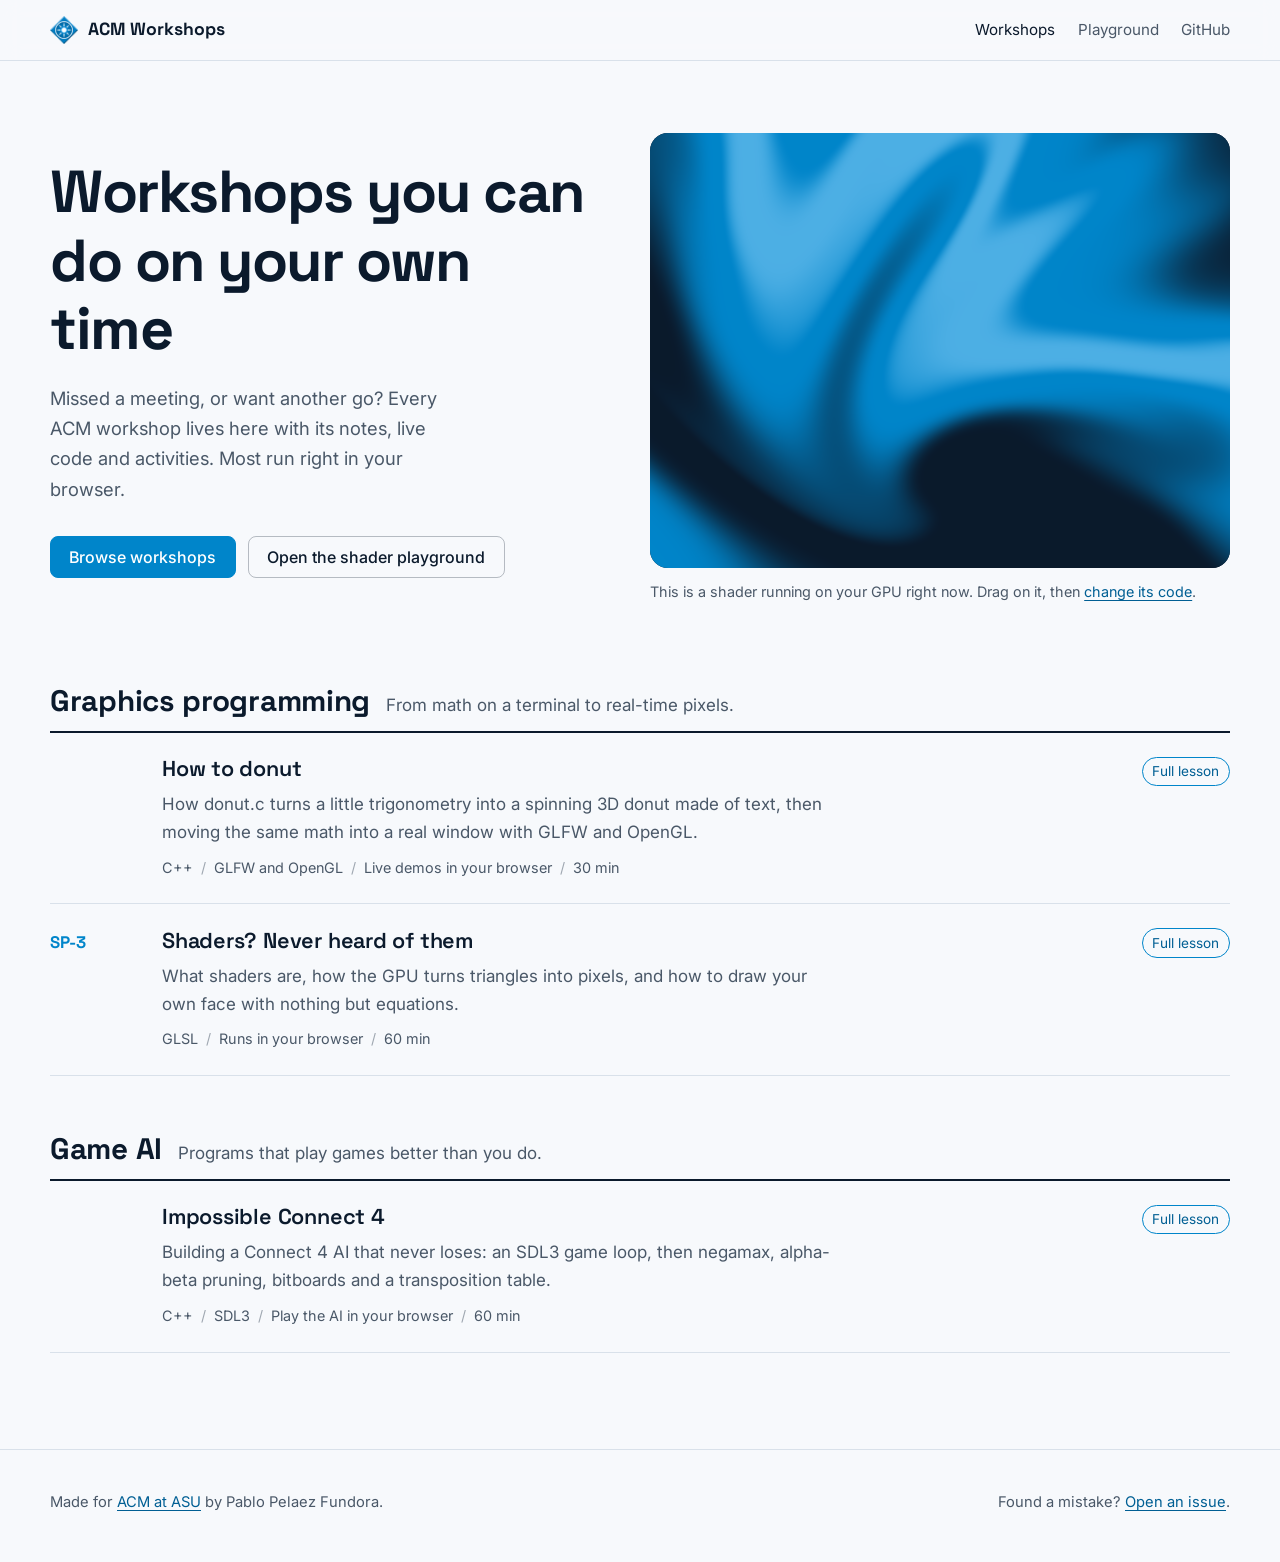
==== commit c5339748: "Update GitHub links in index.html" ====
--- a/index.html
+++ b/index.html
@@ -19,7 +19,7 @@
       <nav class="site-nav" aria-label="Main">
         <a href="./" aria-current="page">Workshops</a>
         <a href="playground/">Playground</a>
-        <a class="nav-gh" href="[GitHub repo URL]">GitHub</a>
+        <a class="nav-gh" href="https://github.com/hollowshield/sp">GitHub</a>
       </nav>
     </div>
   </header>
@@ -46,7 +46,7 @@
   <footer class="site-foot">
     <div class="wrap">
       <p>Made for <a href="https://linktr.ee/acm_asu">ACM at ASU</a> by Pablo Pelaez Fundora.</p>
-      <p>Found a mistake? <a href="[GitHub repo URL]/issues">Open an issue</a>.</p>
+      <p>Found a mistake? <a href="https://github.com/hollowshield/sp/issues">Open an issue</a>.</p>
     </div>
   </footer>
 
